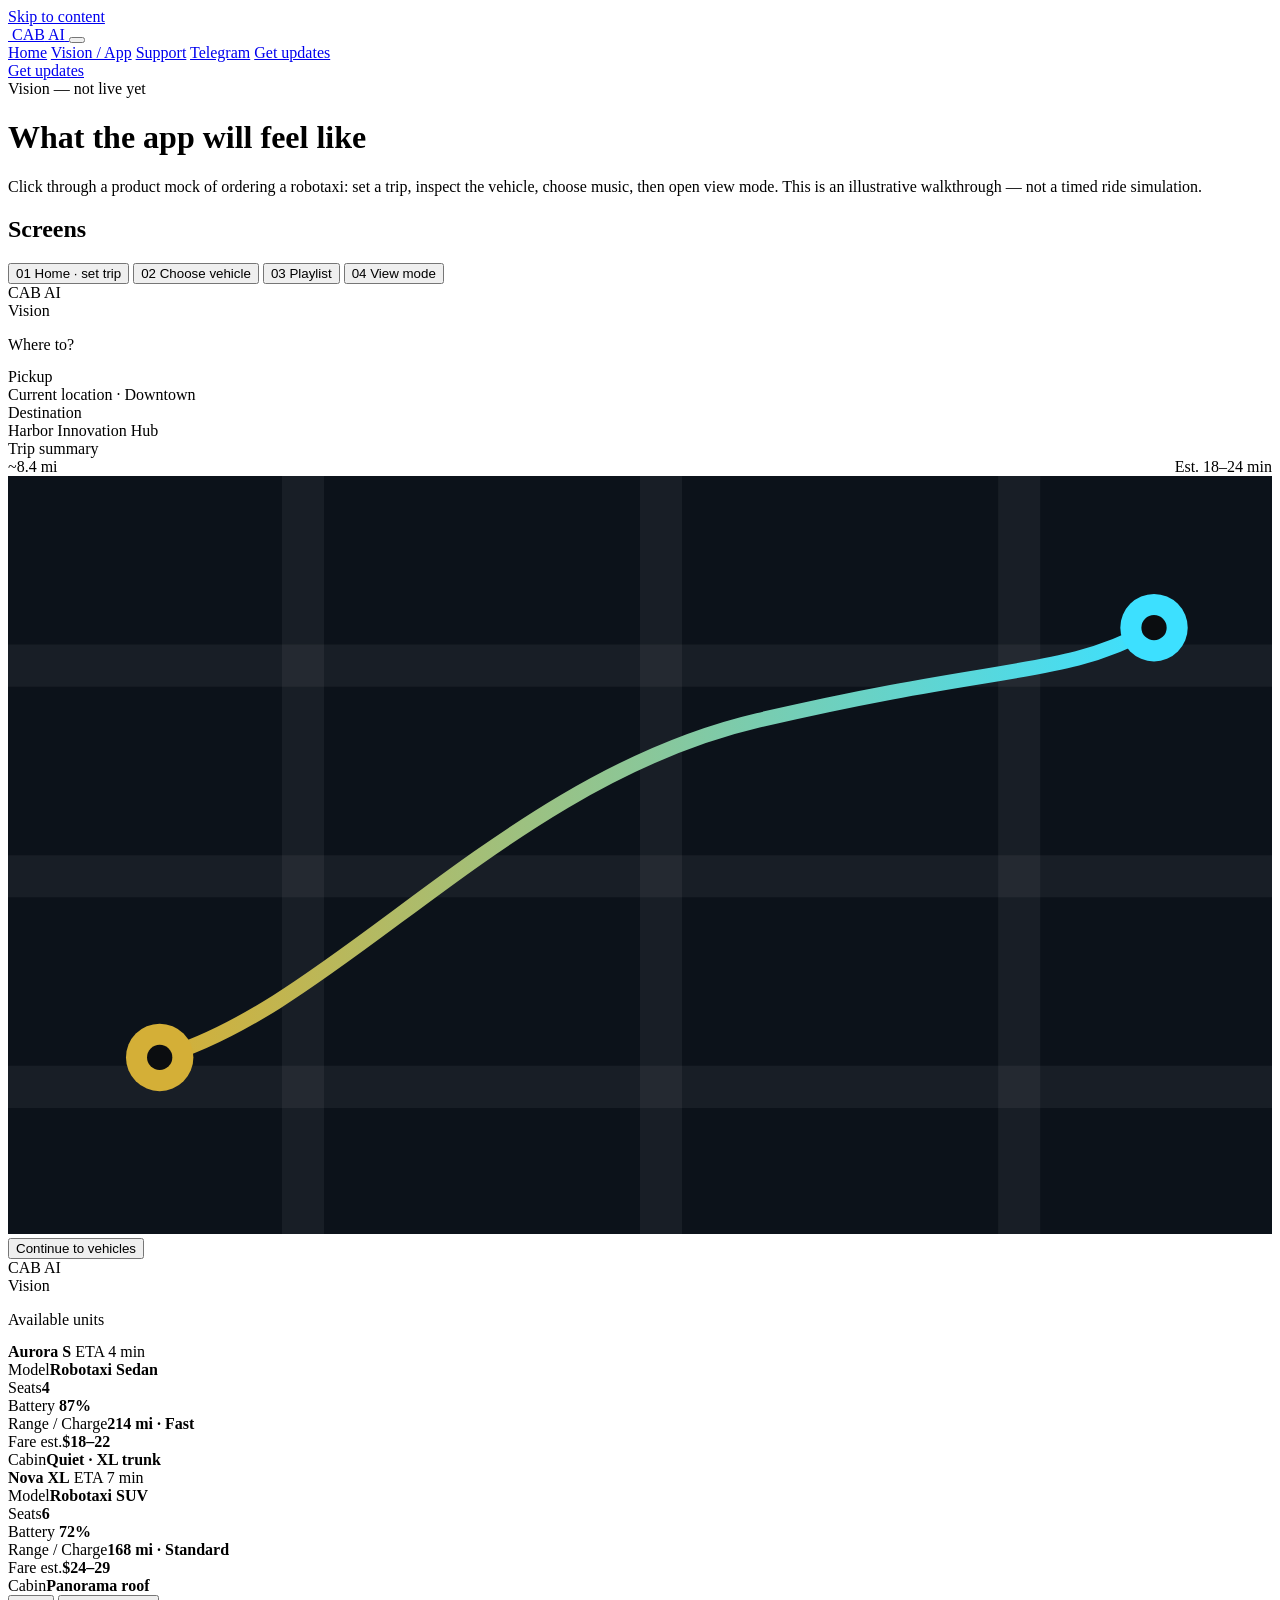
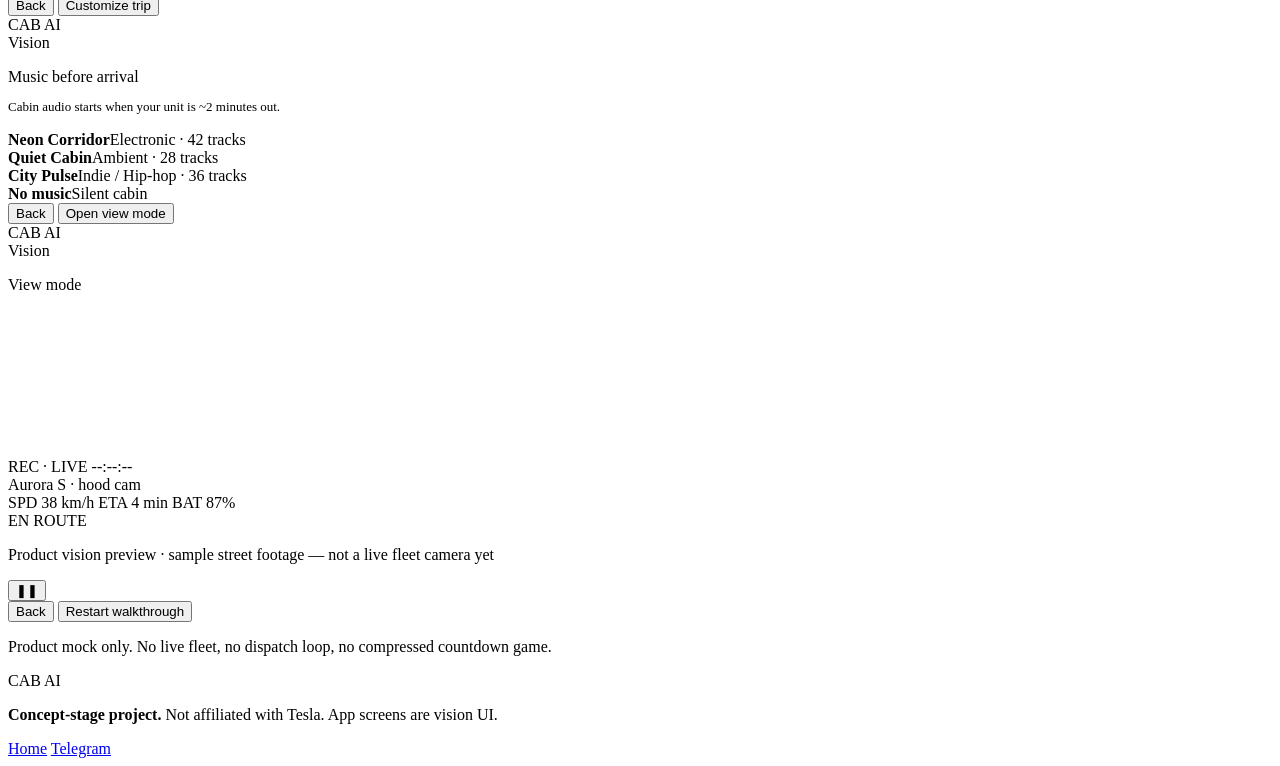
==== app.html @ 54835489 "Ship CAB AI remake: landing, app vision, dashcam view" ====
<!DOCTYPE html>
<html lang="en">
<head>
<meta charset="UTF-8"/>
<meta name="viewport" content="width=device-width, initial-scale=1"/>
<title>CAB AI — App vision (not live yet)</title>
<meta name="description" content="Product vision walkthrough: order a ride, inspect vehicle details, pick a playlist, and preview live view mode."/>
<link rel="icon" href="assets/favicon.svg" type="image/svg+xml"/>
<link rel="preconnect" href="https://fonts.googleapis.com"/>
<link rel="preconnect" href="https://fonts.gstatic.com" crossorigin/>
<link href="https://fonts.googleapis.com/css2?family=Manrope:wght@400;500;600;700;800&family=Orbitron:wght@500;600;700;800&family=Space+Grotesk:wght@500;600;700&display=swap" rel="stylesheet"/>
<link rel="stylesheet" href="assets/site.css"/>
</head>
<body>
<a class="skip" href="#main">Skip to content</a>

<header class="nav-wrap">
  <nav class="nav" aria-label="Primary">
    <a class="brand" href="index.html" aria-label="CAB AI home">
      <span class="logo-combo">
        <img class="mark" src="assets/mark.svg" alt=""/>
        <span class="brand-text"><span class="cab">CAB</span> <span class="ai">AI</span></span>
      </span>
    </a>
    <button class="nav-toggle" id="navToggle" aria-label="Open menu" aria-expanded="false"><span></span><span></span></button>
    <div class="nav-links" id="navLinks">
      <a href="index.html">Home</a>
      <a href="app.html" aria-current="page">Vision / App</a>
      <a href="index.html#support">Support</a>
      <a href="https://t.me/CABAIlykk" target="_blank" rel="noopener">Telegram</a>
      <a class="nav-cta-m" href="index.html#waitlist">Get updates</a>
    </div>
    <a class="nav-cta" href="index.html#waitlist">Get updates</a>
  </nav>
</header>

<main id="main" class="app-page">
  <div class="wrap">
    <div class="app-intro">
      <span class="vision-badge">Vision — not live yet</span>
      <h1>What the app will feel like</h1>
      <p class="prose">Click through a product mock of ordering a robotaxi: set a trip, inspect the vehicle, choose music, then open view mode. This is an illustrative walkthrough — not a timed ride simulation.</p>
    </div>

    <div class="app-layout">
      <aside class="step-nav" aria-label="App screens">
        <h2>Screens</h2>
        <button type="button" class="step-btn active" data-step="0"><span class="n">01</span> Home · set trip</button>
        <button type="button" class="step-btn" data-step="1"><span class="n">02</span> Choose vehicle</button>
        <button type="button" class="step-btn" data-step="2"><span class="n">03</span> Playlist</button>
        <button type="button" class="step-btn" data-step="3"><span class="n">04</span> View mode</button>
      </aside>

      <div class="phone-stage">
        <div class="phone" aria-live="polite">
          <div class="phone-notch" aria-hidden="true"></div>
          <div class="phone-screen">

            <!-- Screen 1: Home -->
            <section class="screen active" data-screen="0" aria-label="Home — set pickup and destination">
              <div class="screen-top">
                <div class="app-name"><span class="cab">CAB</span> <span class="ai">AI</span></div>
                <span class="vision-badge">Vision</span>
              </div>
              <p class="eyebrow" style="margin-bottom:14px">Where to?</p>
              <div class="field">
                <label>Pickup</label>
                <div class="val">Current location · Downtown</div>
              </div>
              <div class="field">
                <label>Destination</label>
                <div class="val">Harbor Innovation Hub</div>
              </div>
              <div class="field">
                <label>Trip summary</label>
                <div class="val" style="display:flex;justify-content:space-between;gap:8px;flex-wrap:wrap">
                  <span>~8.4 mi</span>
                  <span style="color:var(--cyan)">Est. 18–24 min</span>
                </div>
              </div>
              <div class="mini-map" aria-hidden="true">
                <svg viewBox="0 0 300 180" width="100%" height="100%" preserveAspectRatio="xMidYMid slice">
                  <defs>
                    <linearGradient id="routeG" x1="0" y1="0" x2="1" y2="0">
                      <stop stop-color="#D4AF37"/><stop offset="1" stop-color="#3DE0FF"/>
                    </linearGradient>
                  </defs>
                  <rect width="300" height="180" fill="#0c121a"/>
                  <g stroke="rgba(255,255,255,.05)" stroke-width="10">
                    <path d="M0 45 H300"/><path d="M0 95 H300"/><path d="M0 145 H300"/>
                    <path d="M70 0 V180"/><path d="M155 0 V180"/><path d="M240 0 V180"/>
                  </g>
                  <path d="M36 138 C78 126,118 72,178 58 S250 48,272 36" fill="none" stroke="url(#routeG)" stroke-width="3.5" stroke-linecap="round"/>
                  <circle cx="36" cy="138" r="8" fill="#D4AF37"/><circle cx="36" cy="138" r="3" fill="#0B0D10"/>
                  <circle cx="272" cy="36" r="8" fill="#3DE0FF"/><circle cx="272" cy="36" r="3" fill="#0B0D10"/>
                </svg>
              </div>
              <div class="screen-footer">
                <div class="screen-actions">
                  <button type="button" class="btn btn-primary" data-next>Continue to vehicles</button>
                </div>
              </div>
            </section>

            <!-- Screen 2: Vehicles -->
            <section class="screen" data-screen="1" aria-label="Choose vehicle with full details">
              <div class="screen-top">
                <div class="app-name"><span class="cab">CAB</span> <span class="ai">AI</span></div>
                <span class="vision-badge">Vision</span>
              </div>
              <p class="eyebrow" style="margin-bottom:14px">Available units</p>

              <div class="veh-card selected" data-veh="aurora" role="button" tabindex="0">
                <div class="veh-head">
                  <strong>Aurora S</strong>
                  <span class="veh-eta">ETA 4 min</span>
                </div>
                <div class="veh-stats">
                  <div class="stat">Model<b>Robotaxi Sedan</b></div>
                  <div class="stat">Seats<b>4</b></div>
                  <div class="stat">Battery
                    <b>87%</b>
                    <div class="battery" aria-hidden="true"><span style="width:87%"></span></div>
                  </div>
                  <div class="stat">Range / Charge<b>214 mi · Fast</b></div>
                  <div class="stat">Fare est.<b>$18–22</b></div>
                  <div class="stat">Cabin<b>Quiet · XL trunk</b></div>
                </div>
              </div>

              <div class="veh-card" data-veh="nova" role="button" tabindex="0">
                <div class="veh-head">
                  <strong>Nova XL</strong>
                  <span class="veh-eta">ETA 7 min</span>
                </div>
                <div class="veh-stats">
                  <div class="stat">Model<b>Robotaxi SUV</b></div>
                  <div class="stat">Seats<b>6</b></div>
                  <div class="stat">Battery
                    <b>72%</b>
                    <div class="battery" aria-hidden="true"><span style="width:72%"></span></div>
                  </div>
                  <div class="stat">Range / Charge<b>168 mi · Standard</b></div>
                  <div class="stat">Fare est.<b>$24–29</b></div>
                  <div class="stat">Cabin<b>Panorama roof</b></div>
                </div>
              </div>

              <div class="screen-footer">
                <div class="screen-actions">
                  <button type="button" class="btn btn-secondary" data-prev>Back</button>
                  <button type="button" class="btn btn-primary" data-next>Customize trip</button>
                </div>
              </div>
            </section>

            <!-- Screen 3: Playlist -->
            <section class="screen" data-screen="2" aria-label="Choose playlist before arrival">
              <div class="screen-top">
                <div class="app-name"><span class="cab">CAB</span> <span class="ai">AI</span></div>
                <span class="vision-badge">Vision</span>
              </div>
              <p class="eyebrow" style="margin-bottom:8px">Music before arrival</p>
              <p style="font-size:13px;color:var(--muted);margin-bottom:16px">Cabin audio starts when your unit is ~2 minutes out.</p>

              <div class="playlist selected" data-pl="neon" role="button" tabindex="0">
                <div class="art" style="background:linear-gradient(135deg,#D4AF37,#3DE0FF)"></div>
                <div class="meta"><strong>Neon Corridor</strong><span>Electronic · 42 tracks</span></div>
              </div>
              <div class="playlist" data-pl="quiet" role="button" tabindex="0">
                <div class="art" style="background:linear-gradient(135deg,#3DE0FF,#1a3a50)"></div>
                <div class="meta"><strong>Quiet Cabin</strong><span>Ambient · 28 tracks</span></div>
              </div>
              <div class="playlist" data-pl="city" role="button" tabindex="0">
                <div class="art" style="background:linear-gradient(135deg,#D4AF37,#5a3a10)"></div>
                <div class="meta"><strong>City Pulse</strong><span>Indie / Hip-hop · 36 tracks</span></div>
              </div>
              <div class="playlist" data-pl="off" role="button" tabindex="0">
                <div class="art" style="background:linear-gradient(135deg,#444,#151515)"></div>
                <div class="meta"><strong>No music</strong><span>Silent cabin</span></div>
              </div>

              <div class="screen-footer">
                <div class="screen-actions">
                  <button type="button" class="btn btn-secondary" data-prev>Back</button>
                  <button type="button" class="btn btn-primary" data-next>Open view mode</button>
                </div>
              </div>
            </section>

            <!-- Screen 4: View mode — live dashcam vision -->
            <section class="screen" data-screen="3" aria-label="View mode — robotaxi dashcam preview">
              <div class="screen-top">
                <div class="app-name"><span class="cab">CAB</span> <span class="ai">AI</span></div>
                <span class="vision-badge">Vision</span>
              </div>
              <p class="eyebrow" style="margin-bottom:10px">View mode</p>
              <div class="view-mode">
                <div class="cam-frame" data-cam-frame>
                  <video
                    class="cam-video"
                    data-cam-video
                    src="assets/dashcam-city.mp4"
                    poster="assets/dashcam-city-poster.jpg"
                    autoplay
                    muted
                    loop
                    playsinline
                    preload="auto"
                    aria-label="Sample forward-facing street dashcam footage"
                  ></video>
                  <div class="cam-hud" aria-hidden="true">
                    <div class="cam-hud-top">
                      <span class="live"><i></i> REC · LIVE</span>
                      <span class="cam-ts" data-cam-ts>--:--:--</span>
                    </div>
                    <div class="cam-hud-bottom">
                      <div class="cam-meta">
                        <div class="cam-title">Aurora S · hood cam</div>
                        <div class="cam-chips">
                          <span class="cam-chip"><span class="cam-chip-k">SPD</span> 38 km/h</span>
                          <span class="cam-chip cam-chip-gold"><span class="cam-chip-k">ETA</span> 4 min</span>
                          <span class="cam-chip"><span class="cam-chip-k">BAT</span> 87%</span>
                        </div>
                      </div>
                      <div class="cam-minimap" title="Route sketch">
                        <div class="cam-minimap-grid"></div>
                        <div class="cam-minimap-route"></div>
                        <div class="cam-minimap-pin cab"></div>
                        <div class="cam-minimap-pin you"></div>
                        <span class="cam-minimap-label">EN ROUTE</span>
                      </div>
                    </div>
                    <p class="cam-preview-note">Product vision preview · sample street footage — not a live fleet camera yet</p>
                  </div>
                  <button type="button" class="cam-toggle" data-cam-toggle aria-label="Pause dashcam preview" title="Pause / play">❚❚</button>
                </div>
              </div>
              <div class="screen-footer">
                <div class="screen-actions">
                  <button type="button" class="btn btn-secondary" data-prev>Back</button>
                  <button type="button" class="btn btn-cyan" data-restart>Restart walkthrough</button>
                </div>
              </div>
            </section>

          </div>
        </div>
      </div>
    </div>

    <p class="app-footnote">Product mock only. No live fleet, no dispatch loop, no compressed countdown game.</p>
  </div>
</main>

<footer class="footer">
  <div class="wrap footer-row">
    <div>
      <div class="brand-text footer-brand"><span class="cab">CAB</span> <span class="ai">AI</span></div>
      <p><strong>Concept-stage project.</strong> Not affiliated with Tesla. App screens are vision UI.</p>
    </div>
    <div class="footer-links">
      <a href="index.html">Home</a>
      <a href="https://t.me/CABAIlykk" target="_blank" rel="noopener">Telegram</a>
    </div>
  </div>
</footer>

<script src="assets/main.js"></script>
<script src="assets/app.js"></script>
</body>
</html>
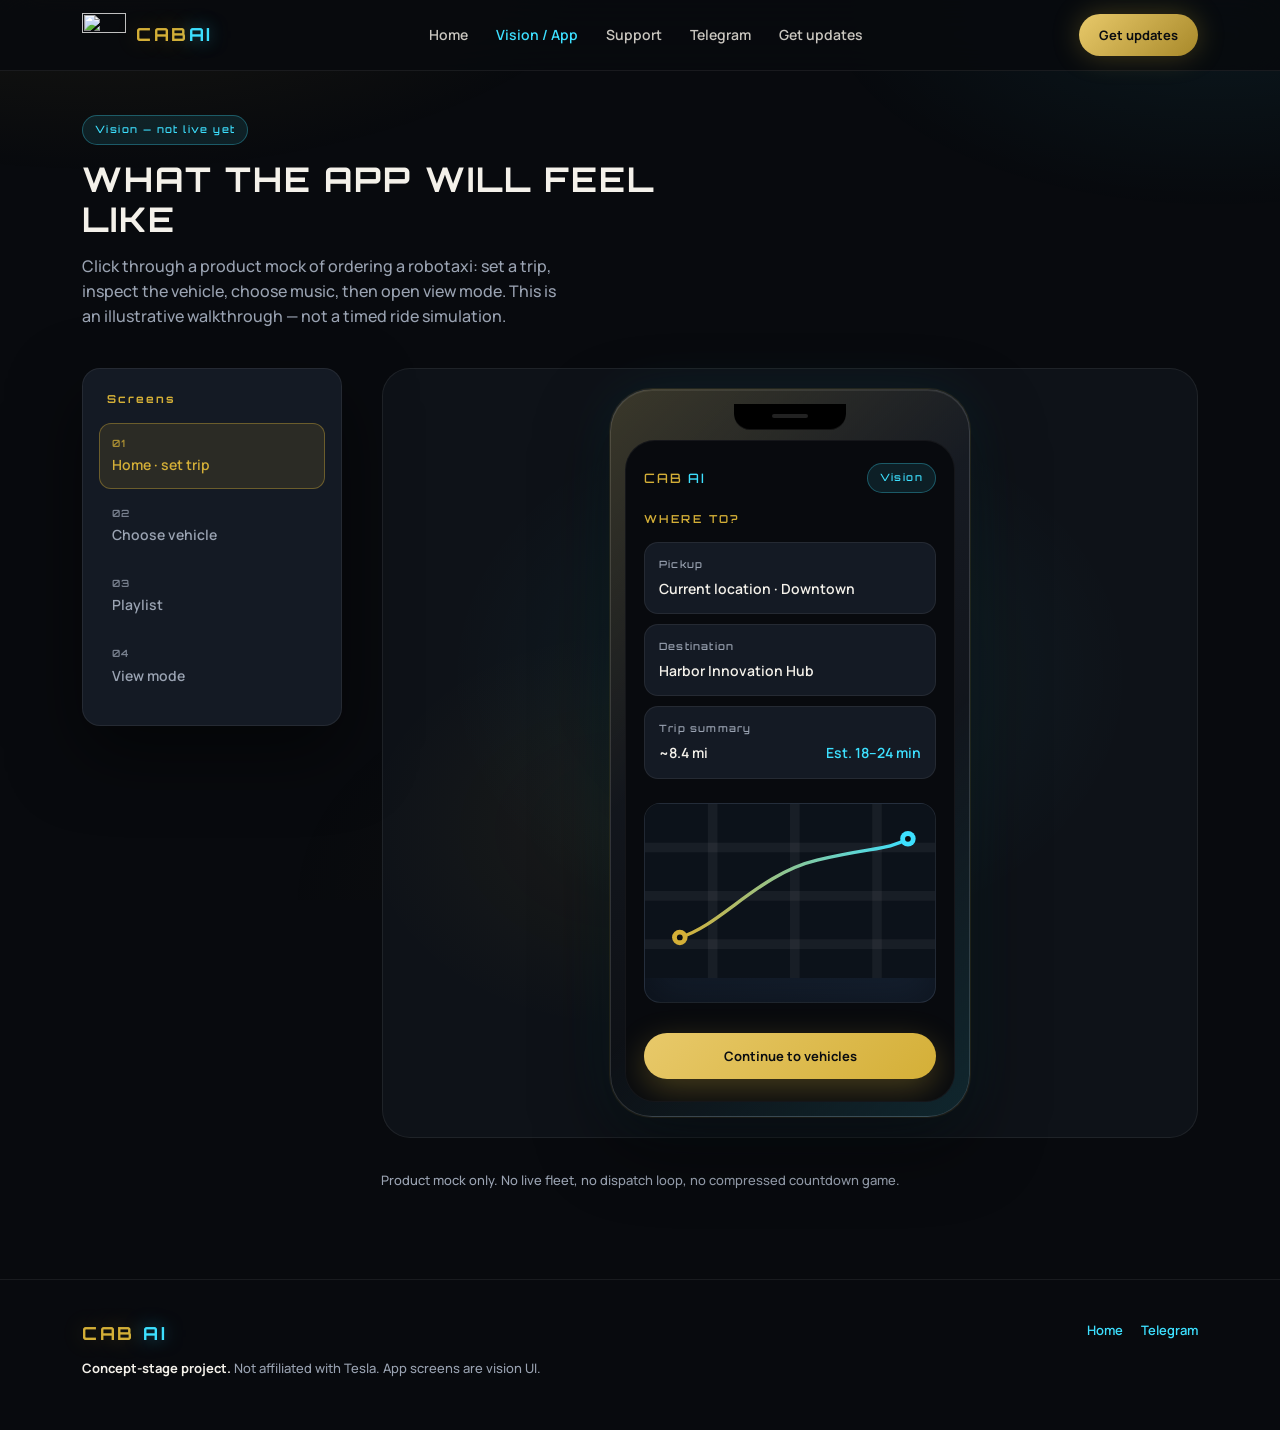
==== commit f85e6903: "Refresh nav logo with gold EV app icon" ====
--- a/app.html
+++ b/app.html
@@ -5,7 +5,7 @@
 <meta name="viewport" content="width=device-width, initial-scale=1"/>
 <title>CAB AI — App vision (not live yet)</title>
 <meta name="description" content="Product vision walkthrough: order a ride, inspect vehicle details, pick a playlist, and preview live view mode."/>
-<link rel="icon" href="assets/favicon.svg" type="image/svg+xml"/>
+<link rel="icon" href="assets/logo-app-icon.png" type="image/png"/>
 <link rel="preconnect" href="https://fonts.googleapis.com"/>
 <link rel="preconnect" href="https://fonts.gstatic.com" crossorigin/>
 <link href="https://fonts.googleapis.com/css2?family=Manrope:wght@400;500;600;700;800&family=Orbitron:wght@500;600;700;800&family=Space+Grotesk:wght@500;600;700&display=swap" rel="stylesheet"/>
@@ -18,8 +18,8 @@
   <nav class="nav" aria-label="Primary">
     <a class="brand" href="index.html" aria-label="CAB AI home">
       <span class="logo-combo">
-        <img class="mark" src="assets/mark.svg" alt=""/>
-        <span class="brand-text"><span class="cab">CAB</span> <span class="ai">AI</span></span>
+        <img class="brand-icon" src="assets/logo-app-icon.png" width="44" height="44" alt=""/>
+        <span class="brand-text"><span class="cab">CAB</span><span class="ai">AI</span></span>
       </span>
     </a>
     <button class="nav-toggle" id="navToggle" aria-label="Open menu" aria-expanded="false"><span></span><span></span></button>
--- a/assets/site.css
+++ b/assets/site.css
@@ -0,0 +1,684 @@
+/* CAB AI — dark premium mobility (gold + neon cyan) */
+:root{
+  --bg:#080A0E;
+  --bg-elev:#0E1218;
+  --surface:#141A24;
+  --surface-2:#1A2230;
+  --ink:#F4F1EA;
+  --ink-dim:#C9C6BF;
+  --muted:#9AA3B2;
+  --muted-2:#6B7382;
+  --line:rgba(255,255,255,.07);
+  --line-strong:rgba(255,255,255,.13);
+  --gold:#D4AF37;
+  --gold-2:#E8C96A;
+  --gold-deep:#A8892A;
+  --gold-soft:rgba(212,175,55,.12);
+  --gold-line:rgba(212,175,55,.38);
+  --cyan:#3DE0FF;
+  --cyan-2:#5BC4D4;
+  --cyan-soft:rgba(61,224,255,.1);
+  --cyan-glow:0 0 22px rgba(61,224,255,.32);
+  --ok:#6BCB8B;
+  --radius:16px;
+  --pill:999px;
+  --nav-h:70px;
+  --max:1160px;
+  --font:"Manrope",system-ui,-apple-system,sans-serif;
+  --display:"Orbitron","Space Grotesk",system-ui,sans-serif;
+  --display-alt:"Space Grotesk","Manrope",system-ui,sans-serif;
+  --shadow:0 28px 70px rgba(0,0,0,.5);
+}
+*{box-sizing:border-box;margin:0;padding:0}
+html{scroll-behavior:smooth}
+body{
+  font-family:var(--font);
+  background:var(--bg);
+  color:var(--ink);
+  line-height:1.55;
+  font-size:16px;
+  -webkit-font-smoothing:antialiased;
+  font-weight:500;
+}
+body::before{
+  content:"";position:fixed;inset:0;pointer-events:none;z-index:0;
+  background:
+    radial-gradient(1000px 480px at 8% -10%, rgba(212,175,55,.1), transparent 55%),
+    radial-gradient(800px 420px at 95% 0%, rgba(61,224,255,.07), transparent 50%),
+    radial-gradient(600px 400px at 50% 100%, rgba(212,175,55,.04), transparent 60%);
+}
+img{max-width:100%;display:block;height:auto}
+a{color:inherit;text-decoration:none}
+button,input,select{font:inherit}
+:focus-visible{outline:2px solid var(--cyan);outline-offset:3px}
+.skip{position:absolute;left:-999px;top:0;background:var(--gold);color:#111;padding:8px 12px;z-index:100;border-radius:8px}
+.skip:focus{left:12px;top:12px}
+
+.display{
+  font-family:var(--display);
+  font-weight:700;
+  letter-spacing:.06em;
+  line-height:1.15;
+  text-transform:uppercase;
+}
+.eyebrow{
+  font-family:var(--display);
+  font-size:11px;font-weight:600;letter-spacing:.22em;text-transform:uppercase;
+  color:var(--gold);
+}
+.brand-text{
+  font-family:var(--display);font-weight:700;letter-spacing:.14em;font-size:18px;
+}
+.brand-text .cab{color:var(--gold);text-shadow:0 0 22px rgba(212,175,55,.3)}
+.brand-text .ai{color:var(--cyan);text-shadow:0 0 18px rgba(61,224,255,.5)}
+
+.wrap{max-width:var(--max);margin:0 auto;padding:0 22px;position:relative;z-index:1}
+.section{padding:88px 0}
+.section-soft{
+  background:linear-gradient(180deg,rgba(14,18,24,.9),var(--bg));
+  border-top:1px solid var(--line);
+  border-bottom:1px solid var(--line);
+}
+.section-head{max-width:52ch;margin-bottom:8px}
+.section-head h2,.section h2,.promise-copy h2{
+  font-family:var(--display);
+  font-size:clamp(22px,3.2vw,32px);
+  letter-spacing:.06em;text-transform:uppercase;margin:12px 0 14px;line-height:1.2;
+}
+.prose{color:var(--muted);max-width:48ch;font-size:16px}
+.section-cta{margin-top:32px}
+
+/* Nav */
+.nav-wrap{
+  position:sticky;top:0;z-index:50;
+  background:rgba(8,10,14,.9);
+  backdrop-filter:blur(20px) saturate(1.25);
+  border-bottom:1px solid var(--line);
+}
+.nav{
+  max-width:var(--max);margin:0 auto;
+  display:flex;align-items:center;justify-content:space-between;
+  padding:10px 22px;min-height:var(--nav-h);gap:16px;
+}
+.brand{display:flex;align-items:center;gap:10px;flex-shrink:0}
+.brand .logo-combo{display:flex;align-items:center;gap:10px}
+.brand .logo-combo img.mark{width:38px;height:38px}
+.nav-links{display:flex;align-items:center;gap:28px;font-size:14px;font-weight:600;color:var(--ink-dim)}
+.nav-links a:hover{color:#fff}
+.nav-links a[aria-current="page"]{color:var(--cyan)}
+.nav-cta{
+  display:inline-flex;align-items:center;justify-content:center;
+  background:linear-gradient(135deg,var(--gold-2),var(--gold-deep));
+  color:#0B0D10;padding:11px 20px;border-radius:var(--pill);
+  font-size:13px;font-weight:700;box-shadow:0 0 28px rgba(212,175,55,.28);
+}
+.nav-cta:hover{filter:brightness(1.08)}
+.nav-toggle{display:none;background:none;border:0;color:#fff;cursor:pointer;padding:8px}
+.nav-toggle span{display:block;width:22px;height:2px;background:#fff;margin:5px 0}
+
+@media (max-width:860px){
+  .nav-links{
+    display:none;position:absolute;left:0;right:0;top:var(--nav-h);
+    background:#0E1218;flex-direction:column;padding:20px;gap:16px;
+    border-bottom:1px solid var(--line);
+  }
+  .nav-links.open{display:flex}
+  .nav-toggle{display:block}
+  .nav-cta{display:none}
+  .nav-links .nav-cta-m{
+    display:inline-flex;background:var(--gold);color:#0B0D10;padding:12px 18px;
+    border-radius:var(--pill);font-weight:700;justify-content:center;
+  }
+}
+
+/* Buttons */
+.btn{
+  display:inline-flex;align-items:center;justify-content:center;gap:8px;
+  padding:14px 24px;border-radius:var(--pill);border:0;cursor:pointer;
+  font-weight:700;font-size:15px;transition:transform .15s,filter .15s,background .15s,box-shadow .15s;
+  text-align:center;
+}
+.btn:hover{transform:translateY(-1px)}
+.btn-primary{
+  background:linear-gradient(135deg,var(--gold-2),var(--gold));
+  color:#0B0D10;box-shadow:0 10px 32px rgba(212,175,55,.3);
+}
+.btn-primary:hover{filter:brightness(1.06)}
+.btn-secondary{
+  background:transparent;color:var(--ink);
+  border:1.5px solid var(--gold-line);
+}
+.btn-secondary:hover{background:var(--gold-soft)}
+.btn-cyan{
+  background:transparent;color:var(--cyan);
+  border:1.5px solid rgba(61,224,255,.4);
+}
+.btn-cyan:hover{background:var(--cyan-soft);box-shadow:var(--cyan-glow)}
+.btn-ghost{background:transparent;color:var(--muted);text-decoration:underline;text-underline-offset:4px;padding:14px 8px;font-weight:600}
+.btn-full{width:100%}
+.btn-lg{padding:16px 28px;font-size:16px}
+.text-link{
+  display:inline-block;margin-top:8px;color:var(--cyan);font-weight:700;font-size:14px;
+  text-underline-offset:4px;
+}
+.text-link:hover{text-decoration:underline}
+
+/* ========== HERO — full car always visible ========== */
+.hero{
+  padding:48px 0 0;
+  position:relative;z-index:1;
+}
+.hero-copy{
+  text-align:center;
+  max-width:820px;
+  margin:0 auto;
+  padding-bottom:36px;
+}
+.hero-copy .eyebrow{display:inline-block}
+.hero h1{
+  font-family:var(--display);
+  font-size:clamp(28px,4.6vw,48px);
+  font-weight:700;letter-spacing:.05em;line-height:1.12;
+  text-transform:uppercase;margin:16px auto 18px;
+}
+.hero h1 .gold{color:var(--gold);text-shadow:0 0 32px rgba(212,175,55,.35)}
+.hero h1 .cyan{color:var(--cyan);text-shadow:0 0 28px rgba(61,224,255,.4)}
+.hero p.lead{
+  font-size:17px;color:var(--muted);max-width:46ch;margin:0 auto 28px;
+  line-height:1.65;
+}
+.hero-actions{
+  display:flex;flex-wrap:wrap;gap:12px;align-items:center;justify-content:center;
+}
+
+/* Full-width media band — object-fit:contain so NOTHING crops */
+.hero-media-band{
+  width:100%;
+  background:
+    linear-gradient(180deg, transparent, rgba(0,0,0,.35)),
+    radial-gradient(ellipse 70% 80% at 30% 50%, rgba(212,175,55,.08), transparent 60%),
+    #000;
+  border-top:1px solid var(--gold-line);
+  border-bottom:1px solid rgba(61,224,255,.2);
+  box-shadow:inset 0 0 80px rgba(0,0,0,.5);
+}
+.hero-media-inner{
+  max-width:1280px;
+  margin:0 auto;
+  padding:12px 16px 20px;
+}
+.hero-art{
+  width:100%;
+  height:auto;
+  max-height:min(56vh, 640px);
+  object-fit:contain;          /* NEVER cover-crop the car */
+  object-position:center center;
+  display:block;
+  margin:0 auto;
+  border-radius:12px;
+  background:#000;
+}
+
+@media (max-width:700px){
+  .hero{padding:28px 0 0}
+  .hero-copy{padding-bottom:24px}
+  .hero h1{font-size:clamp(24px,7vw,34px)}
+  .hero-media-inner{padding:8px 10px 14px}
+  .hero-art{max-height:none;border-radius:8px}
+}
+
+/* Promise */
+.promise-layout{
+  display:grid;grid-template-columns:1.15fr .85fr;gap:40px;align-items:stretch;
+}
+.promise-panel{
+  border:1px solid var(--gold-line);
+  border-radius:var(--radius);
+  padding:28px 26px;
+  background:
+    linear-gradient(160deg, rgba(212,175,55,.08), transparent 50%),
+    var(--surface);
+  box-shadow:var(--shadow);
+  display:flex;flex-direction:column;gap:10px;
+}
+.promise-panel h3{
+  font-family:var(--display-alt);font-size:20px;margin-top:6px;
+}
+.promise-panel p{font-size:14px;color:var(--muted);margin:0}
+@media (max-width:800px){
+  .promise-layout{grid-template-columns:1fr;gap:24px}
+}
+
+/* Features — intentional rail, not card spam */
+.feat-rail{
+  display:grid;grid-template-columns:repeat(3,1fr);gap:0;
+  margin-top:36px;
+  border:1px solid var(--line);
+  border-radius:20px;
+  overflow:hidden;
+  background:var(--surface);
+}
+.feat-card{
+  padding:32px 28px;
+  border-right:1px solid var(--line);
+  transition:background .2s;
+}
+.feat-card:last-child{border-right:0}
+.feat-card:hover{background:rgba(255,255,255,.02)}
+.feat-card-accent{
+  background:linear-gradient(180deg, rgba(61,224,255,.06), transparent 70%);
+}
+.feat-icon{
+  width:44px;height:44px;border-radius:12px;
+  background:linear-gradient(135deg,rgba(212,175,55,.22),rgba(61,224,255,.1));
+  border:1px solid var(--gold-line);
+  display:flex;align-items:center;justify-content:center;margin-bottom:18px;
+  font-family:var(--display);font-size:12px;font-weight:700;color:var(--gold);
+}
+.feat-card h3{font-family:var(--display-alt);font-size:19px;margin-bottom:10px;letter-spacing:-.01em}
+.feat-card p{color:var(--muted);font-size:14px;line-height:1.6}
+@media (max-width:800px){
+  .feat-rail{grid-template-columns:1fr}
+  .feat-card{border-right:0;border-bottom:1px solid var(--line)}
+  .feat-card:last-child{border-bottom:0}
+}
+
+/* Roadmap */
+.stages{
+  display:grid;grid-template-columns:repeat(3,1fr);gap:16px;margin-top:36px;
+  list-style:none;
+}
+.stage{
+  border:1px solid var(--line);border-radius:18px;padding:26px 24px;background:var(--surface);
+  position:relative;
+}
+.stage.current{
+  border-color:var(--gold-line);
+  background:
+    linear-gradient(165deg, rgba(212,175,55,.1), transparent 55%),
+    var(--surface);
+  box-shadow:0 0 40px rgba(212,175,55,.1);
+}
+.stage-num{font-family:var(--display);font-size:11px;letter-spacing:.16em;color:var(--cyan);margin-bottom:12px}
+.stage h3{font-family:var(--display-alt);font-size:20px;margin-bottom:8px}
+.stage p{font-size:14px;color:var(--muted)}
+.stage .tag{
+  display:inline-block;margin-top:16px;font-size:11px;font-weight:700;
+  padding:5px 12px;border-radius:var(--pill);background:var(--gold);color:#0B0D10;
+}
+@media (max-width:800px){.stages{grid-template-columns:1fr}}
+
+/* Waitlist */
+.waitlist-block{max-width:560px}
+.wait-form{display:flex;flex-wrap:wrap;gap:10px;margin-top:18px}
+.wait-form input{
+  flex:1;min-width:200px;padding:15px 18px;border-radius:var(--pill);
+  border:1.5px solid var(--line-strong);background:var(--bg-elev);color:var(--ink);
+}
+.wait-form input:focus{outline:none;border-color:var(--gold)}
+.wait-form input::placeholder{color:var(--muted-2)}
+.wait-msg{margin-top:12px;font-size:14px;display:none}
+.wait-msg.show{display:block}
+.wait-msg.ok{color:var(--ok)}
+.wait-msg.warn{color:var(--muted)}
+
+/* Support */
+.support-grid{display:grid;grid-template-columns:1.15fr .85fr;gap:24px;margin-top:32px}
+.panel{
+  border:1px solid var(--line);border-radius:18px;padding:28px;background:var(--surface);
+}
+.panel-glow{
+  border-color:rgba(61,224,255,.25);
+  background:
+    linear-gradient(160deg, rgba(61,224,255,.07), transparent 50%),
+    var(--surface);
+  display:flex;flex-direction:column;gap:12px;
+}
+.panel-glow .btn-secondary{margin-top:4px}
+.panel h3{font-family:var(--display-alt);font-size:20px}
+.panel p{font-size:14px;color:var(--muted)}
+.wallet{
+  border:1px solid var(--line);border-radius:14px;padding:16px;margin-bottom:12px;background:var(--bg-elev);
+  transition:border-color .15s;
+}
+.wallet:hover{border-color:var(--gold-line)}
+.wallet-label{font-family:var(--display);font-size:10px;letter-spacing:.14em;color:var(--gold);margin-bottom:8px}
+.wallet-addr{font-family:ui-monospace,SFMono-Regular,Menlo,monospace;font-size:12px;word-break:break-all;line-height:1.45;color:var(--ink-dim)}
+.wallet-actions{display:flex;flex-wrap:wrap;gap:8px;margin-top:12px}
+.chip{
+  display:inline-flex;align-items:center;gap:4px;
+  font-size:12px;font-weight:600;padding:7px 12px;border-radius:var(--pill);
+  border:1px solid var(--line);background:transparent;cursor:pointer;color:var(--ink);
+}
+.chip:hover{border-color:var(--cyan);color:var(--cyan)}
+.note{font-size:13px;color:var(--muted);margin-top:10px}
+.note a{color:var(--cyan);text-decoration:underline;text-underline-offset:3px}
+.note strong{color:var(--ink)}
+@media (max-width:800px){.support-grid{grid-template-columns:1fr}}
+
+/* Footer */
+.footer{
+  border-top:1px solid var(--line);padding:40px 0 52px;margin-top:8px;
+  font-size:13px;color:var(--muted);position:relative;z-index:1;
+}
+.footer-row{display:flex;flex-wrap:wrap;justify-content:space-between;gap:20px;align-items:flex-start}
+.footer-brand{margin-bottom:10px}
+.footer strong{color:var(--ink)}
+.footer-links{display:flex;gap:18px}
+.footer-links a{color:var(--cyan);font-weight:600}
+.footer-links a:hover{text-decoration:underline;text-underline-offset:3px}
+
+.vision-badge{
+  display:inline-flex;align-items:center;gap:6px;
+  font-family:var(--display);font-size:10px;letter-spacing:.14em;
+  padding:6px 12px;border-radius:var(--pill);
+  background:var(--cyan-soft);color:var(--cyan);border:1px solid rgba(61,224,255,.3);
+  width:fit-content;
+}
+
+/* ========== APP VISION PAGE ========== */
+.app-page{padding:44px 0 80px;position:relative;z-index:1}
+.app-intro{max-width:580px;margin-bottom:40px}
+.app-intro h1{
+  font-family:var(--display);
+  font-size:clamp(24px,3.4vw,34px);
+  letter-spacing:.06em;text-transform:uppercase;
+  margin:14px 0 14px;line-height:1.2;
+}
+.app-layout{
+  display:grid;grid-template-columns:260px 1fr;gap:40px;align-items:start;
+}
+.step-nav{
+  position:sticky;top:calc(var(--nav-h) + 16px);
+  background:var(--surface);
+  border:1px solid var(--line);
+  border-radius:18px;
+  padding:22px 16px;
+  box-shadow:var(--shadow);
+}
+.step-nav h2{
+  font-family:var(--display);font-size:11px;letter-spacing:.18em;color:var(--gold);
+  margin:0 8px 14px;
+}
+.step-btn{
+  display:block;width:100%;text-align:left;background:transparent;border:1px solid transparent;
+  color:var(--muted);padding:12px 12px;border-radius:12px;cursor:pointer;
+  font-weight:600;font-size:14px;margin-bottom:4px;transition:background .15s,color .15s,border-color .15s;
+}
+.step-btn:hover{background:rgba(255,255,255,.04);color:var(--ink)}
+.step-btn.active{
+  background:var(--gold-soft);color:var(--gold);
+  border-color:var(--gold-line);
+}
+.step-btn .n{font-family:var(--display);font-size:10px;letter-spacing:.12em;display:block;margin-bottom:3px;opacity:.75}
+
+.phone-stage{
+  display:flex;justify-content:center;align-items:flex-start;
+  padding:20px;
+  border-radius:28px;
+  background:
+    radial-gradient(ellipse 60% 50% at 50% 40%, rgba(61,224,255,.07), transparent 70%),
+    radial-gradient(ellipse 50% 40% at 30% 60%, rgba(212,175,55,.06), transparent 65%),
+    var(--bg-elev);
+  border:1px solid var(--line);
+  min-height:720px;
+}
+.phone{
+  width:min(360px,100%);
+  background:linear-gradient(160deg,#1a1f28,#0A0C10);
+  border:1px solid rgba(255,255,255,.14);
+  border-radius:42px;
+  padding:14px;
+  box-shadow:
+    var(--shadow),
+    0 0 0 1px rgba(212,175,55,.12),
+    0 0 60px rgba(61,224,255,.08),
+    inset 0 1px 0 rgba(255,255,255,.08);
+  position:relative;
+}
+.phone::before{
+  content:"";position:absolute;inset:-1px;border-radius:43px;pointer-events:none;
+  background:linear-gradient(135deg, rgba(212,175,55,.35), transparent 40%, transparent 60%, rgba(61,224,255,.25));
+  opacity:.5;z-index:0;mask:linear-gradient(#fff 0 0) content-box, linear-gradient(#fff 0 0);
+  -webkit-mask:linear-gradient(#fff 0 0) content-box, linear-gradient(#fff 0 0);
+  padding:1px;
+}
+.phone-notch{
+  width:112px;height:26px;background:#000;border-radius:0 0 16px 16px;margin:0 auto 10px;
+  position:relative;z-index:2;
+  box-shadow:inset 0 -1px 0 rgba(255,255,255,.08);
+}
+.phone-notch::after{
+  content:"";position:absolute;left:50%;top:10px;transform:translateX(-50%);
+  width:36px;height:4px;border-radius:2px;background:#222;
+}
+.phone-screen{
+  background:var(--bg);
+  border-radius:30px;overflow:hidden;min-height:660px;
+  position:relative;z-index:1;
+  border:1px solid rgba(255,255,255,.05);
+}
+.screen{display:none;padding:22px 18px 22px;min-height:660px;flex-direction:column}
+.screen.active{display:flex}
+.screen-top{
+  display:flex;justify-content:space-between;align-items:center;margin-bottom:18px;
+}
+.screen-top .app-name{font-family:var(--display);font-size:13px;letter-spacing:.14em}
+.screen-top .app-name .cab{color:var(--gold)}.screen-top .app-name .ai{color:var(--cyan)}
+
+.field{
+  background:var(--surface);border:1px solid var(--line);border-radius:14px;padding:14px 14px;margin-bottom:10px;
+}
+.field label{display:block;font-size:10px;font-family:var(--display);letter-spacing:.12em;color:var(--muted);margin-bottom:5px}
+.field .val{font-size:14px;font-weight:600}
+
+.mini-map{
+  flex:1;margin:14px 0;border-radius:16px;border:1px solid var(--line);
+  background:linear-gradient(160deg,#0c121a,#152030);
+  min-height:180px;position:relative;overflow:hidden;
+  box-shadow:inset 0 0 40px rgba(0,0,0,.4);
+}
+
+.veh-card{
+  border:1.5px solid var(--line);border-radius:16px;padding:16px;margin-bottom:12px;cursor:pointer;
+  background:var(--surface);transition:border-color .15s,box-shadow .15s,transform .15s;
+}
+.veh-card:hover{border-color:rgba(61,224,255,.45);transform:translateY(-1px)}
+.veh-card.selected{
+  border-color:var(--cyan);
+  box-shadow:0 0 24px rgba(61,224,255,.14);
+  background:linear-gradient(160deg, rgba(61,224,255,.08), var(--surface));
+}
+.veh-head{display:flex;justify-content:space-between;align-items:center;margin-bottom:12px}
+.veh-head strong{font-family:var(--display-alt);font-size:16px}
+.veh-eta{
+  font-size:11px;color:var(--cyan);font-weight:700;
+  font-family:var(--display);letter-spacing:.08em;
+  padding:4px 10px;border-radius:var(--pill);background:var(--cyan-soft);
+}
+.veh-stats{display:grid;grid-template-columns:1fr 1fr;gap:10px}
+.stat{font-size:11px;color:var(--muted)}
+.stat b{display:block;color:var(--ink);font-size:13px;margin-top:3px;font-weight:700}
+.battery{
+  height:6px;background:rgba(255,255,255,.08);border-radius:4px;overflow:hidden;margin-top:5px;
+}
+.battery span{display:block;height:100%;background:linear-gradient(90deg,var(--cyan),#6BCB8B);border-radius:4px}
+
+.playlist{
+  display:flex;align-items:center;gap:14px;padding:14px;border-radius:14px;
+  border:1.5px solid var(--line);background:var(--surface);margin-bottom:10px;cursor:pointer;
+  transition:border-color .15s,background .15s;
+}
+.playlist:hover{border-color:var(--gold-line)}
+.playlist.selected{border-color:var(--gold);background:var(--gold-soft)}
+.playlist .art{
+  width:48px;height:48px;border-radius:10px;flex-shrink:0;
+  box-shadow:0 4px 14px rgba(0,0,0,.35);
+}
+.playlist .meta strong{display:block;font-size:14px;margin-bottom:2px}
+.playlist .meta span{font-size:12px;color:var(--muted)}
+
+.view-mode{flex:1;display:flex;flex-direction:column;min-height:0}
+.cam-frame{
+  flex:1;min-height:340px;border-radius:18px;overflow:hidden;position:relative;
+  background:#05080d;
+  border:1px solid rgba(61,224,255,.28);
+  box-shadow:
+    0 0 0 1px rgba(212,175,55,.12),
+    inset 0 0 40px rgba(0,0,0,.35),
+    0 12px 40px rgba(0,0,0,.35);
+}
+.cam-video{
+  position:absolute;inset:0;width:100%;height:100%;
+  object-fit:cover;object-position:center;
+  display:block;z-index:0;
+  background:#05080d;
+}
+.cam-frame::after{
+  content:"";position:absolute;inset:0;z-index:1;pointer-events:none;
+  background:
+    linear-gradient(180deg, rgba(0,0,0,.45) 0%, transparent 22%, transparent 62%, rgba(0,0,0,.72) 100%),
+    radial-gradient(120% 80% at 50% 100%, rgba(212,175,55,.08), transparent 45%);
+  box-shadow:inset 0 0 0 1px rgba(61,224,255,.08);
+}
+.cam-hud{
+  position:absolute;inset:0;padding:14px;display:flex;flex-direction:column;justify-content:space-between;z-index:2;
+  pointer-events:none;
+}
+.cam-hud-top{
+  display:flex;align-items:flex-start;justify-content:space-between;gap:10px;
+}
+.cam-hud .live{
+  display:inline-flex;align-items:center;gap:7px;
+  font-family:var(--display);font-size:9px;letter-spacing:.16em;font-weight:600;
+  background:rgba(0,0,0,.62);padding:7px 12px;border-radius:var(--pill);color:var(--cyan);
+  border:1px solid rgba(61,224,255,.35);
+  backdrop-filter:blur(8px);-webkit-backdrop-filter:blur(8px);
+  box-shadow:0 0 18px rgba(61,224,255,.12);
+}
+.cam-hud .live i{
+  width:7px;height:7px;border-radius:50%;background:#ff3b3b;
+  box-shadow:0 0 10px #ff3b3b;display:inline-block;
+  animation:cam-rec-pulse 1.2s ease-in-out infinite;
+}
+@keyframes cam-rec-pulse{
+  0%,100%{opacity:1;transform:scale(1)}
+  50%{opacity:.45;transform:scale(.85)}
+}
+.cam-ts{
+  font-family:var(--display);font-size:9px;letter-spacing:.08em;font-variant-numeric:tabular-nums;
+  color:rgba(244,241,234,.92);
+  background:rgba(0,0,0,.55);border:1px solid rgba(212,175,55,.28);
+  padding:7px 10px;border-radius:10px;
+  backdrop-filter:blur(8px);-webkit-backdrop-filter:blur(8px);
+}
+.cam-hud-bottom{
+  display:flex;align-items:flex-end;justify-content:space-between;gap:10px;
+  padding-bottom:22px;
+}
+.cam-meta{display:flex;flex-direction:column;gap:8px;min-width:0}
+.cam-title{
+  font-family:var(--display-alt);font-weight:700;font-size:13px;
+  color:var(--ink);text-shadow:0 1px 8px rgba(0,0,0,.8);
+}
+.cam-chips{display:flex;flex-wrap:wrap;gap:6px}
+.cam-chip{
+  display:inline-flex;align-items:center;gap:5px;
+  font-family:var(--display);font-size:8px;letter-spacing:.08em;font-weight:600;
+  color:var(--cyan);
+  background:rgba(0,0,0,.58);border:1px solid rgba(61,224,255,.3);
+  padding:6px 9px;border-radius:var(--pill);
+  backdrop-filter:blur(8px);-webkit-backdrop-filter:blur(8px);
+}
+.cam-chip-gold{
+  color:var(--gold-2);
+  border-color:rgba(212,175,55,.4);
+  box-shadow:0 0 14px rgba(212,175,55,.12);
+}
+.cam-chip-k{opacity:.55;font-weight:500}
+.cam-minimap{
+  position:relative;width:86px;height:86px;flex-shrink:0;
+  border-radius:14px;overflow:hidden;
+  background:rgba(8,12,18,.78);
+  border:1px solid rgba(61,224,255,.32);
+  box-shadow:0 0 0 1px rgba(212,175,55,.15), 0 8px 24px rgba(0,0,0,.4);
+  backdrop-filter:blur(6px);-webkit-backdrop-filter:blur(6px);
+}
+.cam-minimap-grid{
+  position:absolute;inset:0;opacity:.35;
+  background:
+    linear-gradient(rgba(61,224,255,.15) 1px, transparent 1px),
+    linear-gradient(90deg, rgba(61,224,255,.15) 1px, transparent 1px);
+  background-size:14px 14px;
+}
+.cam-minimap-route{
+  position:absolute;left:14%;top:58%;width:62%;height:2px;
+  background:linear-gradient(90deg,var(--cyan),var(--gold));
+  border-radius:2px;transform:rotate(-18deg);transform-origin:left center;
+  box-shadow:0 0 8px rgba(61,224,255,.5);
+}
+.cam-minimap-pin{
+  position:absolute;width:8px;height:8px;border-radius:50%;
+  background:var(--cyan);box-shadow:0 0 10px var(--cyan);
+}
+.cam-minimap-pin.cab{left:18%;top:52%}
+.cam-minimap-pin.you{
+  right:16%;bottom:18%;
+  background:var(--gold);box-shadow:0 0 10px var(--gold);
+}
+.cam-minimap-label{
+  position:absolute;left:6px;bottom:5px;
+  font-family:var(--display);font-size:6px;letter-spacing:.12em;color:var(--muted);
+}
+.cam-preview-note{
+  position:absolute;left:14px;right:14px;bottom:8px;
+  font-size:9px;line-height:1.35;color:rgba(201,198,191,.78);
+  text-align:center;letter-spacing:.02em;
+  text-shadow:0 1px 6px rgba(0,0,0,.9);
+}
+.cam-toggle{
+  position:absolute;right:12px;top:48px;z-index:3;
+  width:34px;height:34px;border-radius:50%;
+  border:1px solid rgba(212,175,55,.35);
+  background:rgba(0,0,0,.55);color:var(--gold-2);
+  font-size:11px;line-height:1;cursor:pointer;
+  backdrop-filter:blur(8px);-webkit-backdrop-filter:blur(8px);
+  opacity:.55;transition:opacity .15s, border-color .15s, background .15s;
+}
+.cam-frame:hover .cam-toggle,.cam-toggle:focus-visible{opacity:1}
+.cam-toggle:hover{border-color:var(--gold);background:rgba(0,0,0,.72)}
+/* legacy map-strip kept unused but harmless if referenced elsewhere */
+.map-strip{
+  height:96px;border-radius:14px;background:var(--surface);border:1px solid var(--line);
+  position:relative;overflow:hidden;
+}
+.map-route{
+  position:absolute;left:10%;top:50%;width:70%;height:3px;
+  background:linear-gradient(90deg,var(--cyan),var(--gold));border-radius:2px;
+  transform:translateY(-50%);
+}
+.map-pin{
+  position:absolute;width:11px;height:11px;border-radius:50%;
+  background:var(--cyan);box-shadow:0 0 12px var(--cyan);
+}
+.map-pin.you{right:12%;top:50%;transform:translateY(-50%);background:var(--gold);box-shadow:0 0 12px var(--gold)}
+.map-pin.cab{left:18%;top:50%;transform:translateY(-50%)}
+.screen-footer{margin-top:auto;padding-top:16px}
+.screen-actions{display:flex;gap:8px}
+.screen-actions .btn{flex:1;padding:13px;font-size:13px}
+
+.app-footnote{
+  margin-top:32px;text-align:center;font-size:13px;color:var(--muted);
+}
+
+@media (max-width:900px){
+  .app-layout{grid-template-columns:1fr}
+  .step-nav{position:static;display:grid;grid-template-columns:1fr 1fr;gap:6px;padding:16px}
+  .step-nav h2{grid-column:1/-1}
+  .phone-stage{min-height:0;padding:16px}
+}
+@media (max-width:480px){
+  .step-nav{grid-template-columns:1fr}
+  .phone{border-radius:32px;padding:10px}
+  .phone-screen,.screen{min-height:580px}
+}
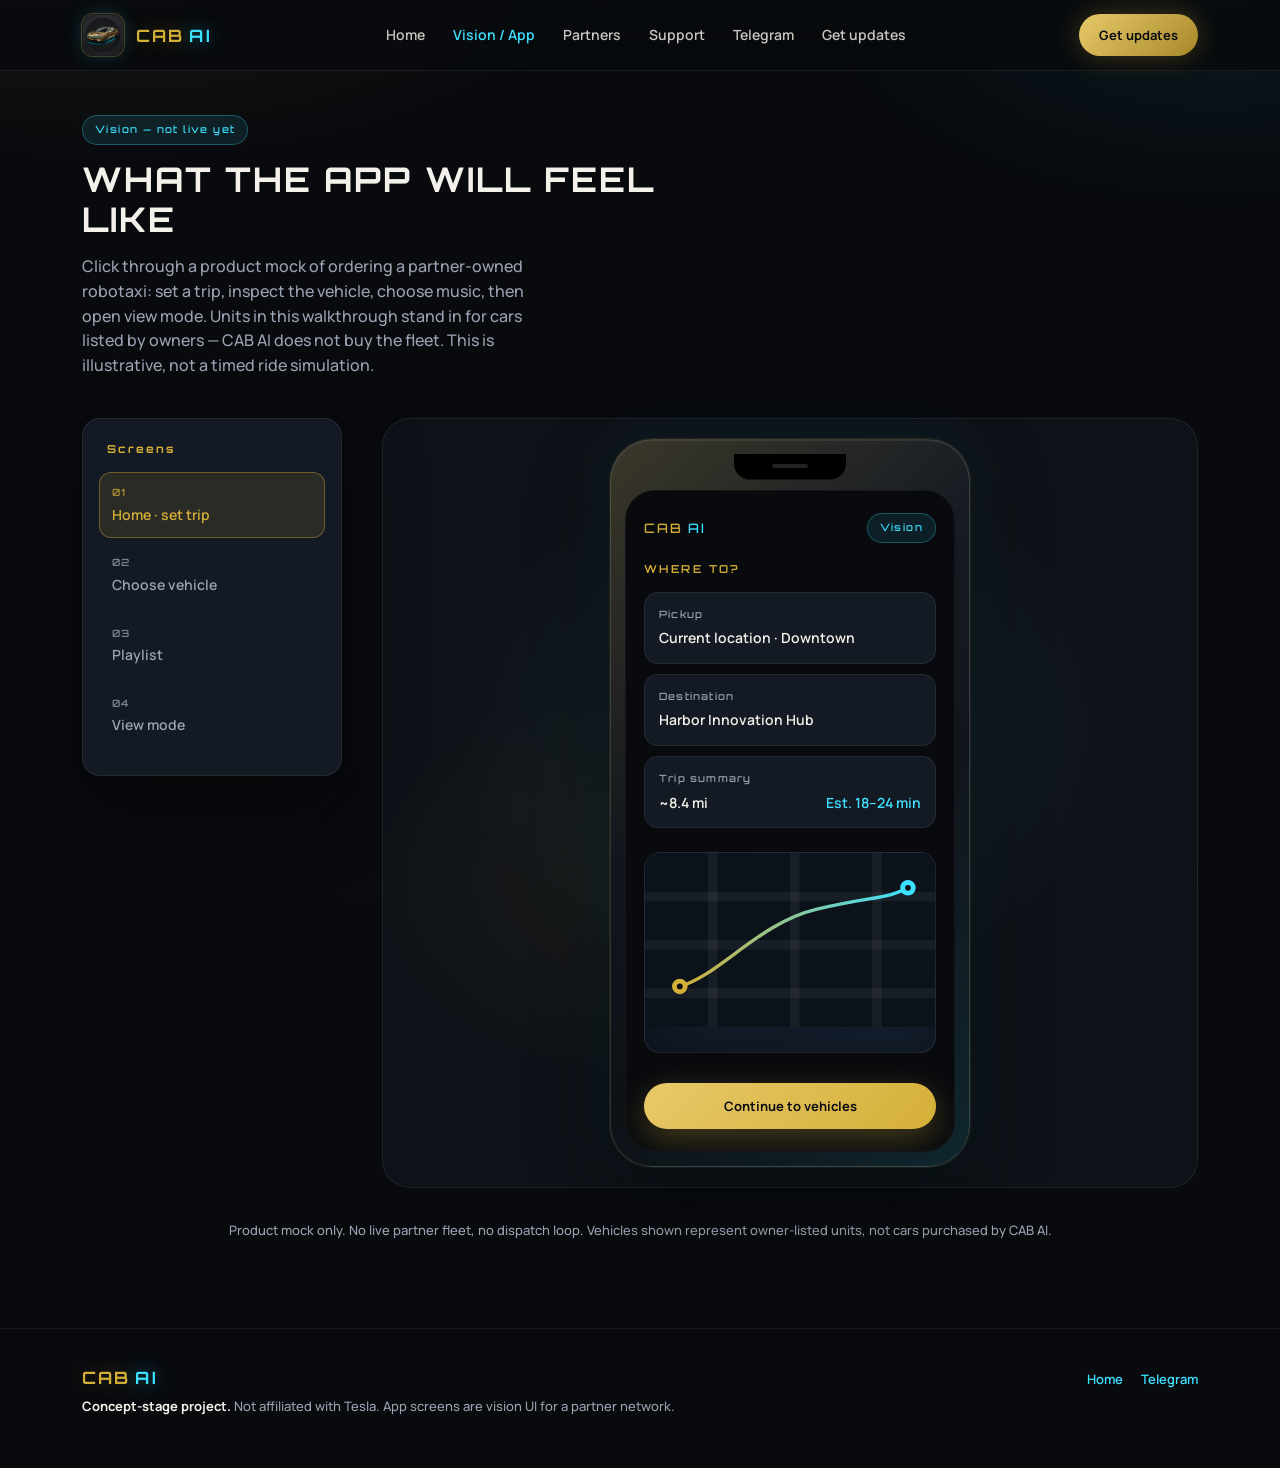
==== commit 25f12691: "Reframe narrative: partner-owned robotaxis (Uber-style), not CAB AI buying a fleet" ====
--- a/app.html
+++ b/app.html
@@ -4,7 +4,7 @@
 <meta charset="UTF-8"/>
 <meta name="viewport" content="width=device-width, initial-scale=1"/>
 <title>CAB AI — App vision (not live yet)</title>
-<meta name="description" content="Product vision walkthrough: order a ride, inspect vehicle details, pick a playlist, and preview live view mode."/>
+<meta name="description" content="Product vision: order a ride from a partner-owned robotaxi, inspect vehicle details, pick a playlist, and preview live view mode."/>
 <link rel="icon" href="assets/logo-app-icon.png" type="image/png"/>
 <link rel="preconnect" href="https://fonts.googleapis.com"/>
 <link rel="preconnect" href="https://fonts.gstatic.com" crossorigin/>
@@ -26,6 +26,7 @@
     <div class="nav-links" id="navLinks">
       <a href="index.html">Home</a>
       <a href="app.html" aria-current="page">Vision / App</a>
+      <a href="index.html#partners">Partners</a>
       <a href="index.html#support">Support</a>
       <a href="https://t.me/CABAIlykk" target="_blank" rel="noopener">Telegram</a>
       <a class="nav-cta-m" href="index.html#waitlist">Get updates</a>
@@ -39,7 +40,7 @@
     <div class="app-intro">
       <span class="vision-badge">Vision — not live yet</span>
       <h1>What the app will feel like</h1>
-      <p class="prose">Click through a product mock of ordering a robotaxi: set a trip, inspect the vehicle, choose music, then open view mode. This is an illustrative walkthrough — not a timed ride simulation.</p>
+      <p class="prose">Click through a product mock of ordering a partner-owned robotaxi: set a trip, inspect the vehicle, choose music, then open view mode. Units in this walkthrough stand in for cars listed by owners — CAB AI does not buy the fleet. This is illustrative, not a timed ride simulation.</p>
     </div>
 
     <div class="app-layout">
@@ -56,7 +57,6 @@
           <div class="phone-notch" aria-hidden="true"></div>
           <div class="phone-screen">
 
-            <!-- Screen 1: Home -->
             <section class="screen active" data-screen="0" aria-label="Home — set pickup and destination">
               <div class="screen-top">
                 <div class="app-name"><span class="cab">CAB</span> <span class="ai">AI</span></div>
@@ -102,13 +102,12 @@
               </div>
             </section>
 
-            <!-- Screen 2: Vehicles -->
-            <section class="screen" data-screen="1" aria-label="Choose vehicle with full details">
-              <div class="screen-top">
-                <div class="app-name"><span class="cab">CAB</span> <span class="ai">AI</span></div>
-                <span class="vision-badge">Vision</span>
-              </div>
-              <p class="eyebrow" style="margin-bottom:14px">Available units</p>
+            <section class="screen" data-screen="1" aria-label="Choose partner vehicle with full details">
+              <div class="screen-top">
+                <div class="app-name"><span class="cab">CAB</span> <span class="ai">AI</span></div>
+                <span class="vision-badge">Vision</span>
+              </div>
+              <p class="eyebrow" style="margin-bottom:14px">Partner units nearby</p>
 
               <div class="veh-card selected" data-veh="aurora" role="button" tabindex="0">
                 <div class="veh-head">
@@ -116,7 +115,7 @@
                   <span class="veh-eta">ETA 4 min</span>
                 </div>
                 <div class="veh-stats">
-                  <div class="stat">Model<b>Robotaxi Sedan</b></div>
+                  <div class="stat">Listed by<b>Partner owner</b></div>
                   <div class="stat">Seats<b>4</b></div>
                   <div class="stat">Battery
                     <b>87%</b>
@@ -134,7 +133,7 @@
                   <span class="veh-eta">ETA 7 min</span>
                 </div>
                 <div class="veh-stats">
-                  <div class="stat">Model<b>Robotaxi SUV</b></div>
+                  <div class="stat">Listed by<b>Partner owner</b></div>
                   <div class="stat">Seats<b>6</b></div>
                   <div class="stat">Battery
                     <b>72%</b>
@@ -154,14 +153,13 @@
               </div>
             </section>
 
-            <!-- Screen 3: Playlist -->
             <section class="screen" data-screen="2" aria-label="Choose playlist before arrival">
               <div class="screen-top">
                 <div class="app-name"><span class="cab">CAB</span> <span class="ai">AI</span></div>
                 <span class="vision-badge">Vision</span>
               </div>
               <p class="eyebrow" style="margin-bottom:8px">Music before arrival</p>
-              <p style="font-size:13px;color:var(--muted);margin-bottom:16px">Cabin audio starts when your unit is ~2 minutes out.</p>
+              <p style="font-size:13px;color:var(--muted);margin-bottom:16px">Cabin audio starts when the partner unit is ~2 minutes out.</p>
 
               <div class="playlist selected" data-pl="neon" role="button" tabindex="0">
                 <div class="art" style="background:linear-gradient(135deg,#D4AF37,#3DE0FF)"></div>
@@ -188,7 +186,6 @@
               </div>
             </section>
 
-            <!-- Screen 4: View mode — live dashcam vision -->
             <section class="screen" data-screen="3" aria-label="View mode — robotaxi dashcam preview">
               <div class="screen-top">
                 <div class="app-name"><span class="cab">CAB</span> <span class="ai">AI</span></div>
@@ -216,7 +213,7 @@
                     </div>
                     <div class="cam-hud-bottom">
                       <div class="cam-meta">
-                        <div class="cam-title">Aurora S · hood cam</div>
+                        <div class="cam-title">Aurora S · hood cam · partner unit</div>
                         <div class="cam-chips">
                           <span class="cam-chip"><span class="cam-chip-k">SPD</span> 38 km/h</span>
                           <span class="cam-chip cam-chip-gold"><span class="cam-chip-k">ETA</span> 4 min</span>
@@ -231,7 +228,7 @@
                         <span class="cam-minimap-label">EN ROUTE</span>
                       </div>
                     </div>
-                    <p class="cam-preview-note">Product vision preview · sample street footage — not a live fleet camera yet</p>
+                    <p class="cam-preview-note">Product vision preview · sample street footage — not a live partner camera yet</p>
                   </div>
                   <button type="button" class="cam-toggle" data-cam-toggle aria-label="Pause dashcam preview" title="Pause / play">❚❚</button>
                 </div>
@@ -249,7 +246,7 @@
       </div>
     </div>
 
-    <p class="app-footnote">Product mock only. No live fleet, no dispatch loop, no compressed countdown game.</p>
+    <p class="app-footnote">Product mock only. No live partner fleet, no dispatch loop. Vehicles shown represent owner-listed units, not cars purchased by CAB AI.</p>
   </div>
 </main>
 
@@ -257,7 +254,7 @@
   <div class="wrap footer-row">
     <div>
       <div class="brand-text footer-brand"><span class="cab">CAB</span> <span class="ai">AI</span></div>
-      <p><strong>Concept-stage project.</strong> Not affiliated with Tesla. App screens are vision UI.</p>
+      <p><strong>Concept-stage project.</strong> Not affiliated with Tesla. App screens are vision UI for a partner network.</p>
     </div>
     <div class="footer-links">
       <a href="index.html">Home</a>
--- a/assets/site.css
+++ b/assets/site.css
@@ -67,10 +67,11 @@
   color:var(--gold);
 }
 .brand-text{
-  font-family:var(--display);font-weight:700;letter-spacing:.14em;font-size:18px;
-}
-.brand-text .cab{color:var(--gold);text-shadow:0 0 22px rgba(212,175,55,.3)}
-.brand-text .ai{color:var(--cyan);text-shadow:0 0 18px rgba(61,224,255,.5)}
+  font-family:var(--display);font-weight:700;letter-spacing:.12em;font-size:17px;
+  display:inline-flex;align-items:baseline;gap:.28em;line-height:1;
+}
+.brand-text .cab{color:var(--gold);text-shadow:0 0 22px rgba(212,175,55,.35)}
+.brand-text .ai{color:var(--cyan);text-shadow:0 0 18px rgba(61,224,255,.55);letter-spacing:.16em}
 
 .wrap{max-width:var(--max);margin:0 auto;padding:0 22px;position:relative;z-index:1}
 .section{padding:88px 0}
@@ -100,9 +101,15 @@
   display:flex;align-items:center;justify-content:space-between;
   padding:10px 22px;min-height:var(--nav-h);gap:16px;
 }
-.brand{display:flex;align-items:center;gap:10px;flex-shrink:0}
-.brand .logo-combo{display:flex;align-items:center;gap:10px}
-.brand .logo-combo img.mark{width:38px;height:38px}
+.brand{display:flex;align-items:center;gap:12px;flex-shrink:0;text-decoration:none}
+.brand .logo-combo{display:inline-flex;align-items:center;gap:12px}
+.brand .brand-icon{
+  width:42px;height:42px;border-radius:11px;object-fit:cover;flex-shrink:0;
+  box-shadow:0 0 0 1px rgba(212,175,55,.28),0 0 18px rgba(61,224,255,.18);
+}
+.brand:hover .brand-icon{box-shadow:0 0 0 1px rgba(212,175,55,.45),0 0 22px rgba(61,224,255,.28)}
+.brand:hover .brand-text .cab{filter:brightness(1.08)}
+.brand:hover .brand-text .ai{filter:brightness(1.08)}
 .nav-links{display:flex;align-items:center;gap:28px;font-size:14px;font-weight:600;color:var(--ink-dim)}
 .nav-links a:hover{color:#fff}
 .nav-links a[aria-current="page"]{color:var(--cyan)}
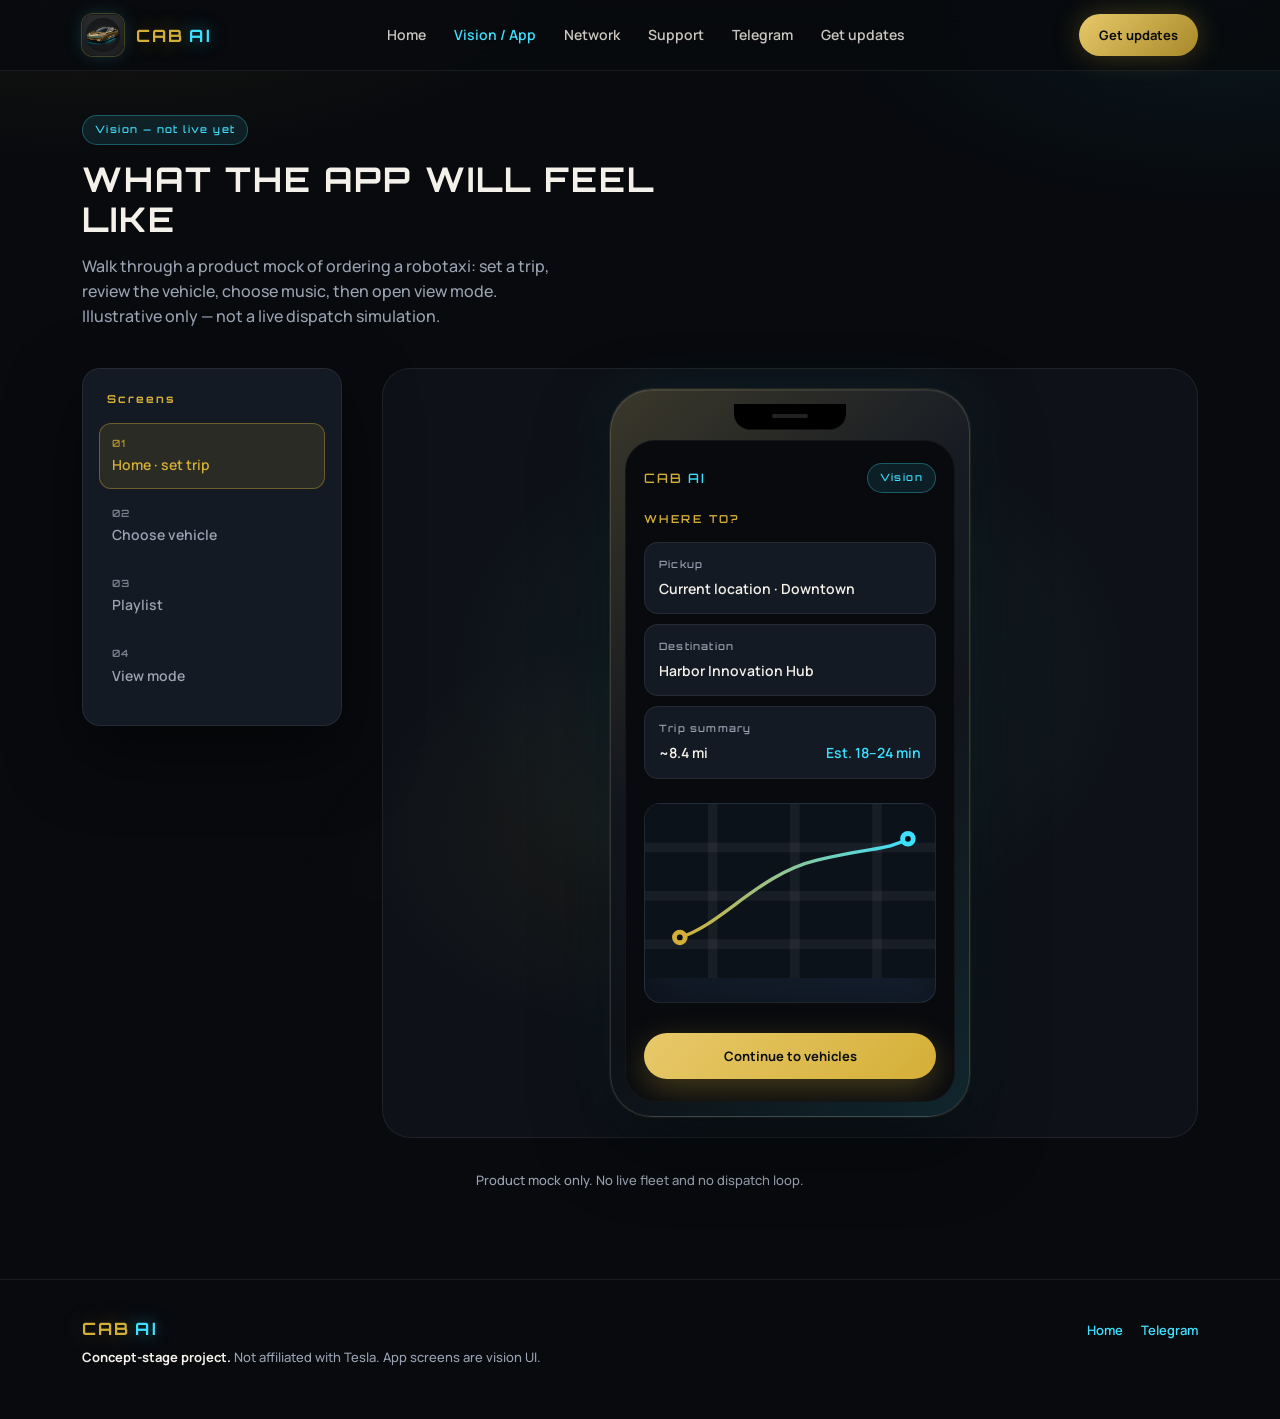
==== commit 74a0638c: "Professional tone: remove buy-the-taxi slogans" ====
--- a/app.html
+++ b/app.html
@@ -4,7 +4,7 @@
 <meta charset="UTF-8"/>
 <meta name="viewport" content="width=device-width, initial-scale=1"/>
 <title>CAB AI — App vision (not live yet)</title>
-<meta name="description" content="Product vision: order a ride from a partner-owned robotaxi, inspect vehicle details, pick a playlist, and preview live view mode."/>
+<meta name="description" content="Product vision walkthrough: order a ride, inspect vehicle details, pick a playlist, and preview live view mode."/>
 <link rel="icon" href="assets/logo-app-icon.png" type="image/png"/>
 <link rel="preconnect" href="https://fonts.googleapis.com"/>
 <link rel="preconnect" href="https://fonts.gstatic.com" crossorigin/>
@@ -26,7 +26,7 @@
     <div class="nav-links" id="navLinks">
       <a href="index.html">Home</a>
       <a href="app.html" aria-current="page">Vision / App</a>
-      <a href="index.html#partners">Partners</a>
+      <a href="index.html#network">Network</a>
       <a href="index.html#support">Support</a>
       <a href="https://t.me/CABAIlykk" target="_blank" rel="noopener">Telegram</a>
       <a class="nav-cta-m" href="index.html#waitlist">Get updates</a>
@@ -40,7 +40,7 @@
     <div class="app-intro">
       <span class="vision-badge">Vision — not live yet</span>
       <h1>What the app will feel like</h1>
-      <p class="prose">Click through a product mock of ordering a partner-owned robotaxi: set a trip, inspect the vehicle, choose music, then open view mode. Units in this walkthrough stand in for cars listed by owners — CAB AI does not buy the fleet. This is illustrative, not a timed ride simulation.</p>
+      <p class="prose">Walk through a product mock of ordering a robotaxi: set a trip, review the vehicle, choose music, then open view mode. Illustrative only — not a live dispatch simulation.</p>
     </div>
 
     <div class="app-layout">
@@ -102,12 +102,12 @@
               </div>
             </section>
 
-            <section class="screen" data-screen="1" aria-label="Choose partner vehicle with full details">
-              <div class="screen-top">
-                <div class="app-name"><span class="cab">CAB</span> <span class="ai">AI</span></div>
-                <span class="vision-badge">Vision</span>
-              </div>
-              <p class="eyebrow" style="margin-bottom:14px">Partner units nearby</p>
+            <section class="screen" data-screen="1" aria-label="Choose vehicle with full details">
+              <div class="screen-top">
+                <div class="app-name"><span class="cab">CAB</span> <span class="ai">AI</span></div>
+                <span class="vision-badge">Vision</span>
+              </div>
+              <p class="eyebrow" style="margin-bottom:14px">Available units</p>
 
               <div class="veh-card selected" data-veh="aurora" role="button" tabindex="0">
                 <div class="veh-head">
@@ -115,7 +115,7 @@
                   <span class="veh-eta">ETA 4 min</span>
                 </div>
                 <div class="veh-stats">
-                  <div class="stat">Listed by<b>Partner owner</b></div>
+                  <div class="stat">Model<b>Robotaxi Sedan</b></div>
                   <div class="stat">Seats<b>4</b></div>
                   <div class="stat">Battery
                     <b>87%</b>
@@ -133,7 +133,7 @@
                   <span class="veh-eta">ETA 7 min</span>
                 </div>
                 <div class="veh-stats">
-                  <div class="stat">Listed by<b>Partner owner</b></div>
+                  <div class="stat">Model<b>Robotaxi SUV</b></div>
                   <div class="stat">Seats<b>6</b></div>
                   <div class="stat">Battery
                     <b>72%</b>
@@ -159,7 +159,7 @@
                 <span class="vision-badge">Vision</span>
               </div>
               <p class="eyebrow" style="margin-bottom:8px">Music before arrival</p>
-              <p style="font-size:13px;color:var(--muted);margin-bottom:16px">Cabin audio starts when the partner unit is ~2 minutes out.</p>
+              <p style="font-size:13px;color:var(--muted);margin-bottom:16px">Cabin audio starts when your unit is ~2 minutes out.</p>
 
               <div class="playlist selected" data-pl="neon" role="button" tabindex="0">
                 <div class="art" style="background:linear-gradient(135deg,#D4AF37,#3DE0FF)"></div>
@@ -213,7 +213,7 @@
                     </div>
                     <div class="cam-hud-bottom">
                       <div class="cam-meta">
-                        <div class="cam-title">Aurora S · hood cam · partner unit</div>
+                        <div class="cam-title">Aurora S · hood cam</div>
                         <div class="cam-chips">
                           <span class="cam-chip"><span class="cam-chip-k">SPD</span> 38 km/h</span>
                           <span class="cam-chip cam-chip-gold"><span class="cam-chip-k">ETA</span> 4 min</span>
@@ -228,7 +228,7 @@
                         <span class="cam-minimap-label">EN ROUTE</span>
                       </div>
                     </div>
-                    <p class="cam-preview-note">Product vision preview · sample street footage — not a live partner camera yet</p>
+                    <p class="cam-preview-note">Product vision preview · sample street footage — not a live fleet camera yet</p>
                   </div>
                   <button type="button" class="cam-toggle" data-cam-toggle aria-label="Pause dashcam preview" title="Pause / play">❚❚</button>
                 </div>
@@ -246,7 +246,7 @@
       </div>
     </div>
 
-    <p class="app-footnote">Product mock only. No live partner fleet, no dispatch loop. Vehicles shown represent owner-listed units, not cars purchased by CAB AI.</p>
+    <p class="app-footnote">Product mock only. No live fleet and no dispatch loop.</p>
   </div>
 </main>
 
@@ -254,7 +254,7 @@
   <div class="wrap footer-row">
     <div>
       <div class="brand-text footer-brand"><span class="cab">CAB</span> <span class="ai">AI</span></div>
-      <p><strong>Concept-stage project.</strong> Not affiliated with Tesla. App screens are vision UI for a partner network.</p>
+      <p><strong>Concept-stage project.</strong> Not affiliated with Tesla. App screens are vision UI.</p>
     </div>
     <div class="footer-links">
       <a href="index.html">Home</a>
